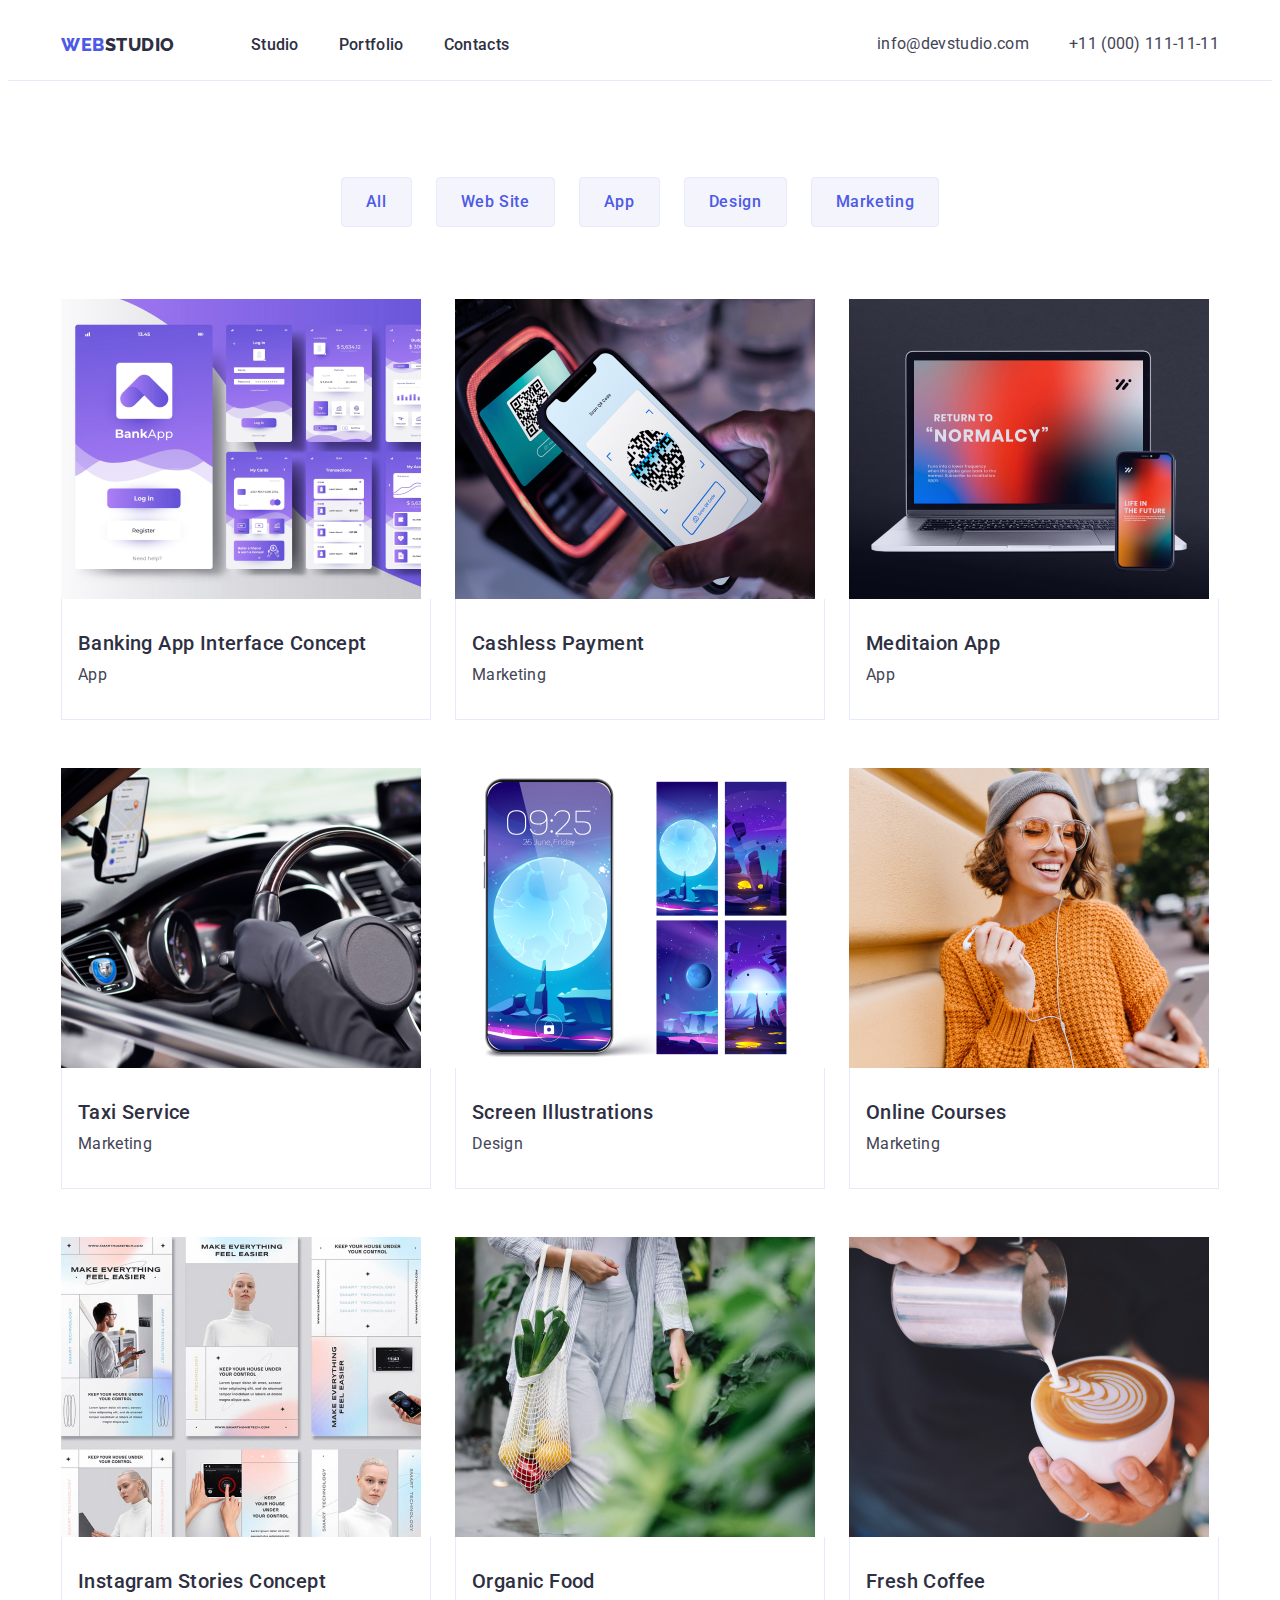
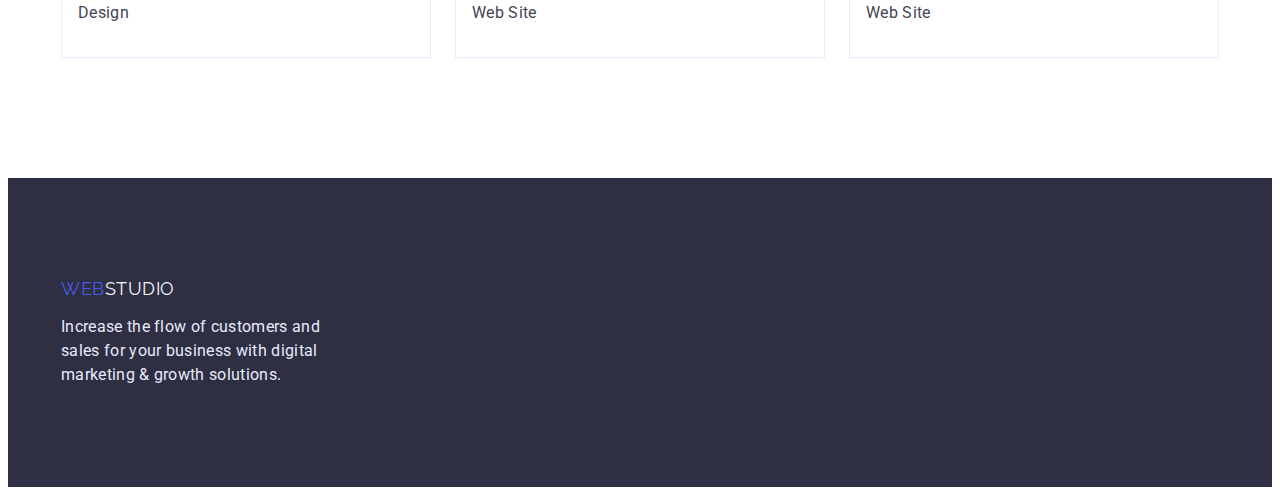
==== portfolio.html @ 384033fa "update" ====
<!DOCTYPE html>
<html lang="en">
  <head>
    <meta charset="UTF-8" />
    <meta http-equiv="X-UA-Compatible" content="IE=edge" />
    <meta name="viewport" content="width=device-width, initial-scale=1.0" />
    <title>Document</title>
    <link rel="preconnect" href="https://fonts.googleapis.com" />
    <link rel="preconnect" href="https://fonts.gstatic.com" crossorigin />
    <link
      href="https://fonts.googleapis.com/css2?family=Raleway:wght@800&family=Roboto:wght@400;500;700;900&display=swap"
      rel="stylesheet"
    />
    <link
      rel="stylesheet"
      href="https://cdnjs.cloudflare.com/ajax/libs/modern-normalize/1.1.0/modern-normalize.min.css"
      integrity="sha512-wpPYUAdjBVSE4KJnH1VR1HeZfpl1ub8YT/NKx4PuQ5NmX2tKuGu6U/JRp5y+Y8XG2tV+wKQpNHVUX03MfMFn9Q=="
      crossorigin="anonymous"
      referrerpolicy="no-referrer"
    />
    <link rel="stylesheet" href="./css/styles.css" />
  </head>
  <body>
    <header class="header">
      <div class="container header-container">
        <nav class="header-navigation">
          <a href="" class="header-logo link">
            <span class="logo-web">Web</span> Studio</a
          >
          <ul class="header-list list">
            <li class="header-item link">
              <a href="./index.html" class="header-link link">Studio</a>
            </li>
            <li class="header-item link">
              <a href="./portfolio.html" class="header-link link"> Portfolio</a>
            </li>
            <li class="header-item link">
              <a href="" class="header-link link"> Contacts</a>
            </li>
          </ul>
        </nav>
        <address class="header-contacts">
          <ul class="header-contacts-list list">
            <li>
              <a href="mailto:info@devstudio.com" class="header-mail link"
                >info@devstudio.com</a
              >
            </li>
            <li>
              <a href="tel:+110001111111" class="header-phone link"
                >+11 (000) 111-11-11</a
              >
            </li>
          </ul>
        </address>
      </div>
    </header>
    <main>
      <section class="projects">
        <div class="container">
          <h2 class="visually-hidden">Filters</h2>
          <ul class="projects-buttons-list list">
            <li class="projects-button-item">
              <button type="button" class="project-btn">All</button>
            </li>
            <li class="projects-button-item">
              <button type="button" class="project-btn">Web Site</button>
            </li>
            <li class="projects-button-item">
              <button type="button" class="project-btn">App</button>
            </li>
            <li class="projects-button-item">
              <button type="button" class="project-btn">Design</button>
            </li>
            <li class="projects-button-item">
              <button type="button" class="project-btn">Marketing</button>
            </li>
          </ul>
          <h2 class="visually-hidden">Projects</h2>
          <ul class="projects-list list">
            <li class="project-item">
              <a href="" class="project-link"></a
              ><img
                src="./images/project-card1.jpg"
                alt="Project card1"
                width="360"
                height="300"
              />
              <div class="project-content">
                <h3 class="project-subtitle">Banking App Interface Concept</h3>
                <p class="project-text">App</p>
              </div>
            </li>
            <li class="project-item">
              <a href="" class="project-link"></a
              ><img
                src="./images/project-card2.jpg"
                alt="Project card2"
                width="360"
                height="300"
              />
              <div class="project-content">
                <h3 class="project-subtitle">Cashless Payment</h3>
                <p class="project-text">Marketing</p>
              </div>
            </li>
            <li class="project-item">
              <a href="" class="project-link"></a
              ><img
                src="./images/project-card3.jpg"
                alt="Project card3"
                width="360"
                height="300"
              />
              <div class="project-content">
                <h3 class="project-subtitle">Meditaion App</h3>
                <p class="project-text">App</p>
              </div>
            </li>
            <li class="project-item">
              <a href="" class="project-link"></a
              ><img
                src="./images/project-card4.jpg"
                alt="Project card4"
                width="360"
                height="300"
              />
              <div class="project-content">
                <h3 class="project-subtitle">Taxi Service</h3>
                <p class="project-text">Marketing</p>
              </div>
            </li>
            <li class="project-item">
              <a href="" class="project-link"></a
              ><img
                src="./images/project-card5.jpg"
                alt="Project card5"
                width="360"
                height="300"
              />
              <div class="project-content">
                <h3 class="project-subtitle">Screen Illustrations</h3>
                <p class="project-text">Design</p>
              </div>
            </li>
            <li class="project-item">
              <a href="" class="project-link"></a
              ><img
                src="./images/project-card6.jpg"
                alt="Project card6"
                width="360"
                height="300"
              />
              <div class="project-content">
                <h3 class="project-subtitle">Online Courses</h3>
                <p class="project-text">Marketing</p>
              </div>
            </li>
            <li class="project-item">
              <a href="" class="project-link"></a
              ><img
                src="./images/project-card7.jpg"
                alt="Project card7"
                width="360"
                height="300"
              />
              <div class="project-content">
                <h3 class="project-subtitle">Instagram Stories Concept</h3>
                <p class="project-text">Design</p>
              </div>
            </li>
            <li class="project-item">
              <a href="" class="project-link"></a
              ><img
                src="./images/project-card8.jpg"
                alt="Project card8"
                width="360"
                height="300"
              />
              <div class="project-content">
                <h3 class="project-subtitle">Organic Food</h3>
                <p class="project-text">Web Site</p>
              </div>
            </li>
            <li class="project-item">
              <a href="" class="project-link"></a
              ><img
                src="./images/project-card9.jpg"
                alt="Project card9"
                width="360"
                height="300"
              />
              <div class="project-content">
                <h3 class="project-subtitle">Fresh Coffee</h3>
                <p class="project-text">Web Site</p>
              </div>
            </li>
          </ul>
        </div>
      </section>
    </main>

    <footer class="footer">
      <div class="container">
        <a href="./index.html" class="footer-link link"
          ><span class="footer-logo-web">Web</span> Studio</a
        >
        <p class="footer-text">
          Increase the flow of customers and sales for your business with
          digital marketing & growth solutions.
        </p>
      </div>
    </footer>
  </body>
</html>
---- css/styles.css ----
:root {
  --title-color: #2e2f42;
  --text-font-size: 16px;
  --text-lh: 1.5;
}

body {
  font-family: "Roboto", sans-serif;
  color: #2e2f42;
}
h1,
h2,
h3,
h4,
h5,
h6,
p {
  margin: 0;
}
ul {
  margin: 0;
  padding-left: 0;
}
img {
  display: block;
}
.container {
  width: 1158px;
  padding-left: 15px;
  padding-right: 15px;
  margin-left: auto;
  margin-right: auto;
}
.list {
  list-style: none;
}
.link {
  text-decoration: none;
}
/*------------------ Header------------------ */
.header {
  padding-top: 24px;
  padding-bottom: 24px;
  border-bottom: 1px solid #e7e9fc;
}
.header-logo {
  font-family: "Raleway", sans-serif;
  font-weight: 800;
  font-size: 18px;
  line-height: 1.33x;
  letter-spacing: 0.03em;
  text-transform: uppercase;
  color: var(--title-color);
  margin-right: 76px;
  display: flex;
  flex-direction: row;
  align-items: flex-start;
  padding: 0px;
}
.logo-web {
  color: #4d5ae5;
}
.header-container {
  display: flex;
}
.header-navigation {
  display: flex;
  align-items: center;
  margin-right: auto;
}

.header-list {
  display: flex;
  gap: 40px;
}
.header-item {
}
.header-mail:hover,
.header-mail:focus,
.header-phone:hover,
.header-phone:focus {
  color: #4d5ae5;
}
.header-link {
  font-weight: 500;
  font-size: 16px;
  line-height: 1, 5;
  letter-spacing: 0.02em;
  color: #2e2f42;
}
.header-contacts {
}
.header-contacts-list {
  display: flex;
  align-items: center;
  gap: 40px;
}
.header-mail,
.header-phone {
  font-style: normal;
  font-size: 16px;
  line-height: 1.5;
  letter-spacing: 0.02em;
  color: #434455;
}
.header-phone {
}
/*------------------ Hero------------------ */
.hero {
  background: var(--title-color);
  padding-top: 188px;
  padding-bottom: 188px;
}

.hero-title {
  font-weight: 700;
  font-size: 56px;
  line-height: 1.07;
  letter-spacing: 0.02em;
  color: #ffffff;
  max-width: 500px;
  text-align: center;
  margin: 0 auto 48px;
}
.hero-btn {
  font-family: inherit;
  font-style: normal;
  font-weight: 500;
  font-size: 16px;
  line-height: 1.5;
  letter-spacing: 0.04em;
  color: #ffffff;
  cursor: pointer;
  background: #4d5ae5;
  box-shadow: 0px 4px 4px rgba(0, 0, 0, 0.15);
  border: 0px;
  border-radius: 4px;
  min-width: 169px;
  height: 56px;
  padding: 16px 32px;
  display: block;
  margin: auto;
}
.visually-hidden {
  position: absolute;
  width: 1px;
  height: 1px;
  margin: -1px;
  border: 0;
  padding: 0;
  white-space: nowrap;
  clip-path: inset(100%);
  clip: rect(0 0 0 0);
  overflow: hidden;
}
/*------------------ Planning------------------ */
.planning {
  padding-top: 120px;
  padding-bottom: 120px;
}

.planning-list {
  display: flex;
  gap: 24px;
}
.planning-item {
}
.planning-title {
  font-weight: 500;
  font-size: 20px;
  line-height: 1.2;
  letter-spacing: 0.02em;
  color: var(--title-color);
}
.planning-text {
  font-size: var(--text-font-size);
  line-height: var(--text-lh);
  letter-spacing: 0.02em;
  color: #434455;
  margin-top: 8px;
  max-width: 264px;
}
/*------------------ Actions------------------ */
.actions {
  padding-bottom: 120px;
}
.actions-title,
.team-title {
  font-weight: 700;
  font-size: 36px;
  line-height: calc(40 / 36);
  letter-spacing: 0.02em;
  text-transform: capitalize;
  color: var(--title-color);
  text-align: center;
  margin-bottom: 72px;
}
.actions-list {
  display: flex;
  gap: 24px;
}

.actions-item {
  width: calc((100% - 48px) / 3);
}
/*------------------ Team------------------ */
.team {
  padding-top: 120px;
  padding-bottom: 120px;
  background: #f4f4fd;
}

.team-title {
  margin-bottom: 72px;
}
.team-list {
  display: flex;
  gap: 24px;
}
.team-item {
  background: #ffffff;
  box-shadow: 0px 1px 6px rgba(46, 47, 66, 0.08),
    0px 1px 1px rgba(46, 47, 66, 0.16), 0px 2px 1px rgba(46, 47, 66, 0.08);
  border-radius: 0px 0px 4px 4px;
  width: calc((100% - 68px) / 4);
}
.team-content {
  text-align: center;
  padding-top: 32px;
  padding-bottom: 32px;
}
.team-subtitle {
  font-weight: 500;
  font-size: 20px;
  line-height: 1.2;
  letter-spacing: 0.02em;
  color: var(--title-color);
  margin-bottom: 8px;
}
.team-text {
  font-size: var(--text-font-size);
  line-height: var(--text-lh);
  letter-spacing: 0.02em;
  color: #434455;
}
/*------------------ Footer------------------ */
.footer {
  padding-top: 100px;
  padding-bottom: 100px;
  background: var(--title-color);
}
.footer-link {
  font-family: "Raleway", sans-serif;
  font-size: 18px;
  line-height: 1.17;
  letter-spacing: 0.03em;
  text-transform: uppercase;
  color: #f4f4fd;
  display: flex;
  padding: 0px;
  margin-bottom: 16px;
}
.footer-logo-web {
  color: #4d5ae5;
}
.footer-text {
  font-size: var(--text-font-size);
  line-height: var(--text-lh);
  letter-spacing: 0.02em;
  color: #e7e9fc;
  max-width: 264px;
}

/* Стилі портфоліо  */
.projects {
  padding-top: 96px;
  padding-bottom: 120px;
}
.project-content {
  display: block;
  padding-top: 32px;
  padding-bottom: 32px;
  padding-left: 16px;
  padding-right: auto;
  border: 1px solid #e7e9fc;
  border-top: none;
  margin-top: 0;
}
.projects-buttons-list {
  display: flex;
  padding: 0px;
  gap: 24px;
  justify-content: center;
}
.projects-button-item {
}

.project-btn {
  font-family: inherit;
  font-weight: 500;
  font-size: 16px;
  line-height: 1.5;
  letter-spacing: 0.04em;
  text-align: center;
  color: #4d5ae5;
  background: #f4f4fd;
  padding: 12px 24px;
  cursor: pointer;
  border: 1px solid #e7e9fc;
  border-radius: 4px;
}

.projects-list {
  margin-top: 72px;
  display: flex;
  flex-wrap: wrap;
  column-gap: 24px;
  row-gap: 48px;
}
.project-item {
  background: #ffffff;
  width: calc((100% - 48px) / 3);
}

.project-link {
}
.project-subtitle {
  font-weight: 500;
  font-size: 20px;
  line-height: 1.2;
  letter-spacing: 0.02em;
  color: #2e2f42;
  margin-bottom: 8px;
}
.project-text {
  font-size: var(--text-font-size);
  line-height: 1.5;
  letter-spacing: 0.02em;
  color: #434455;
}
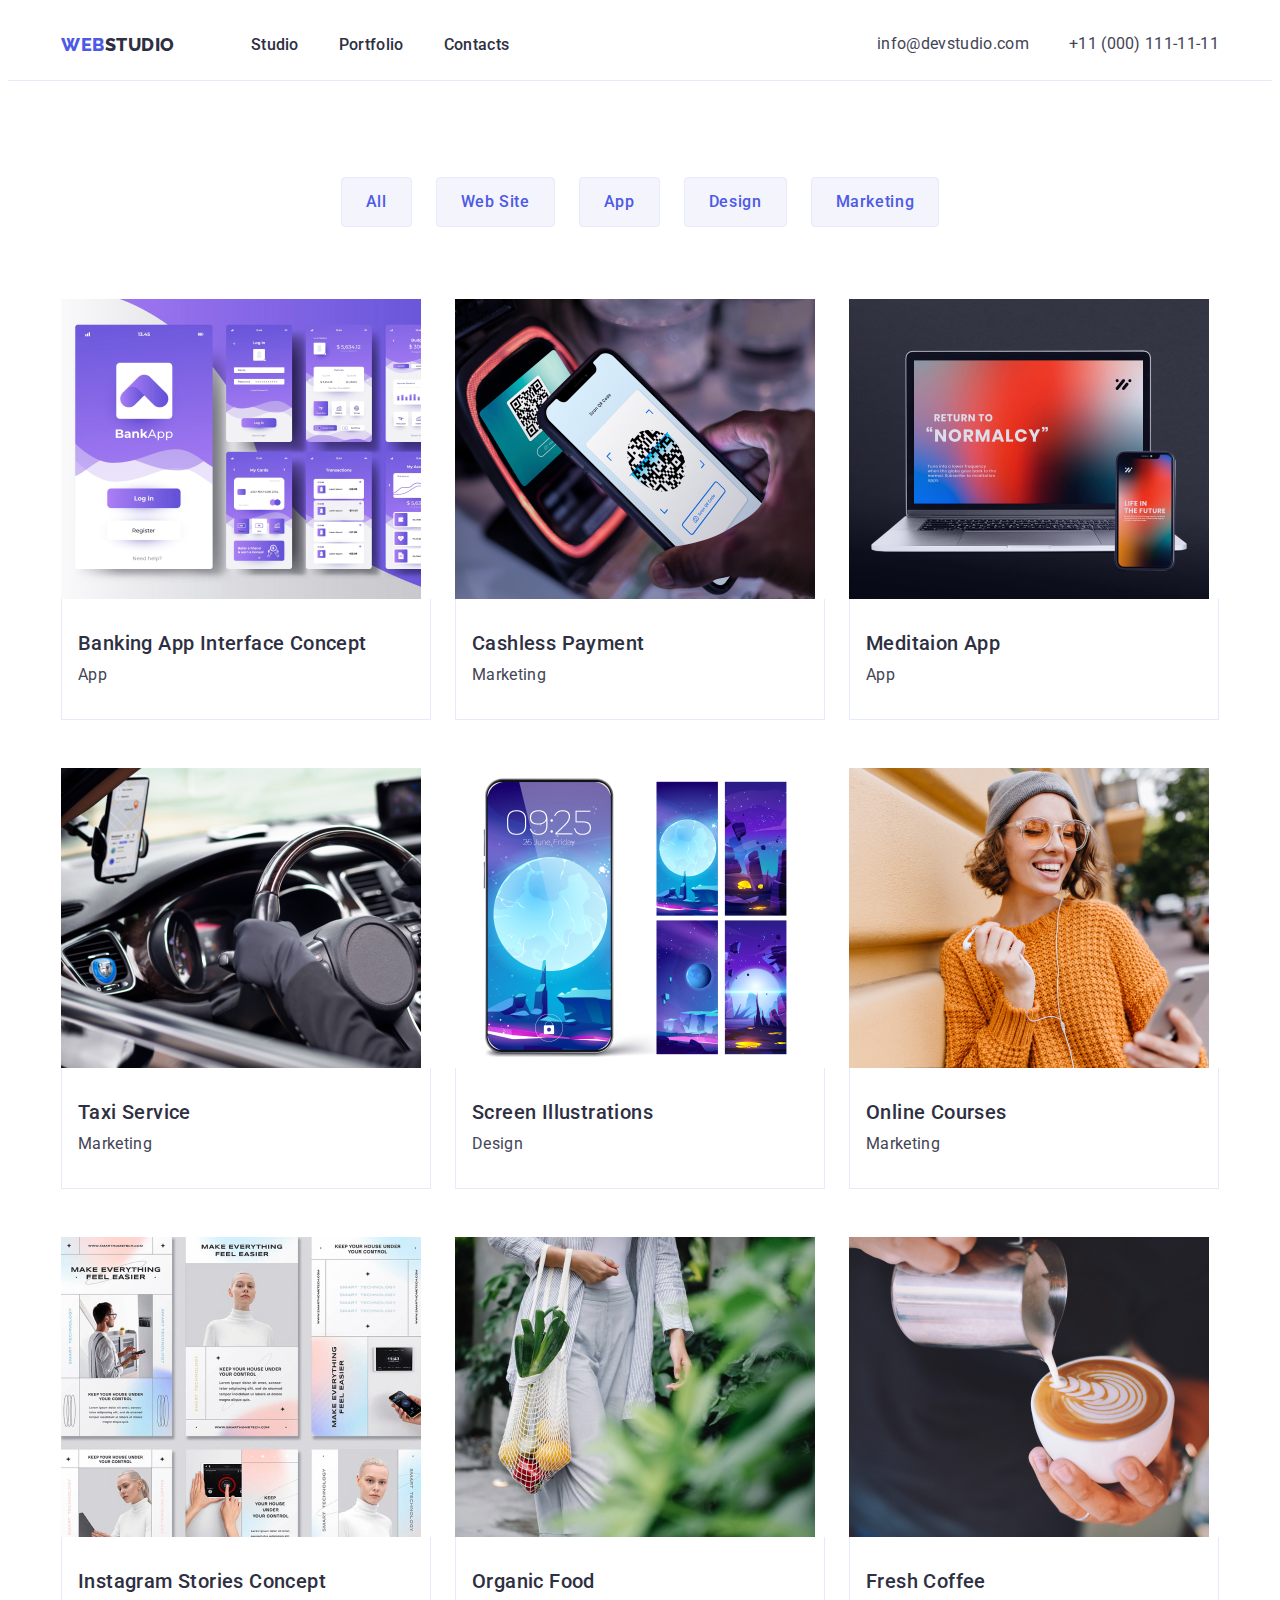
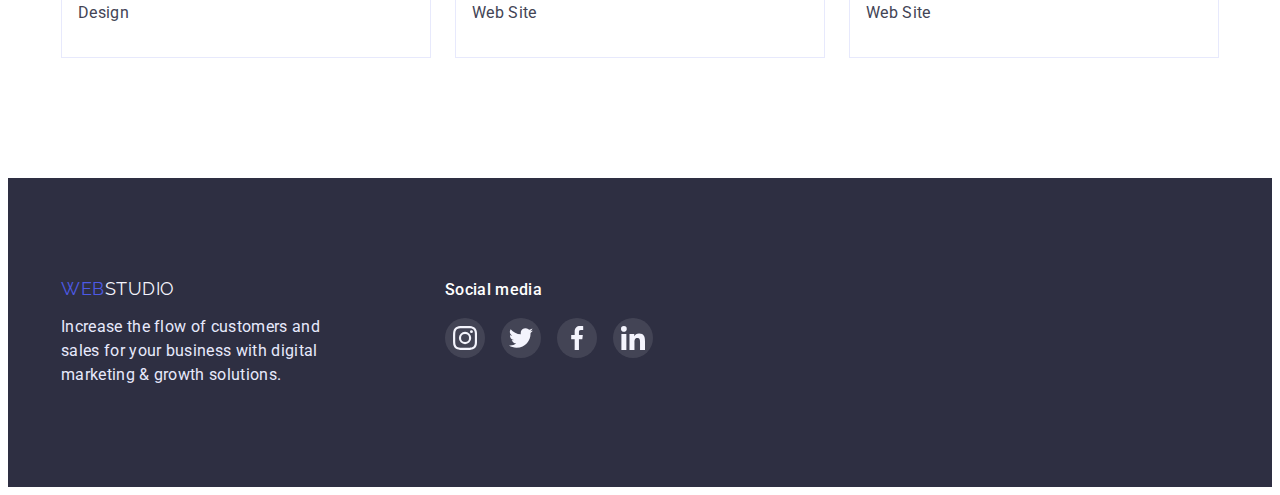
==== commit 53481d78: "update" ====
--- a/portfolio.html
+++ b/portfolio.html
@@ -79,19 +79,22 @@
           <h2 class="visually-hidden">Projects</h2>
           <ul class="projects-list list">
             <li class="project-item">
-              <a href="" class="project-link"></a
-              ><img
-                src="./images/project-card1.jpg"
-                alt="Project card1"
-                width="360"
-                height="300"
-              />
-              <div class="project-content">
-                <h3 class="project-subtitle">Banking App Interface Concept</h3>
-                <p class="project-text">App</p>
-              </div>
-            </li>
-            <li class="project-item">
+              <div class="projects-shadow">
+                <a href="" class="project-link"></a
+                  ><img
+                    src="./images/project-card1.jpg"
+                    alt="Project card1"
+                    width="360"
+                    height="300"
+                  />
+                  <div class="project-content">
+                    <h3 class="project-subtitle">Banking App Interface Concept</h3>
+                    <p class="project-text">App</p>
+                  </div>
+              </div>
+            </li>
+            <li class="project-item">
+              <div class="projects-shadow">
               <a href="" class="project-link"></a
               ><img
                 src="./images/project-card2.jpg"
@@ -103,8 +106,10 @@
                 <h3 class="project-subtitle">Cashless Payment</h3>
                 <p class="project-text">Marketing</p>
               </div>
-            </li>
-            <li class="project-item">
+            </div>
+            </li>
+            <li class="project-item">
+              <div class="projects-shadow">
               <a href="" class="project-link"></a
               ><img
                 src="./images/project-card3.jpg"
@@ -116,21 +121,25 @@
                 <h3 class="project-subtitle">Meditaion App</h3>
                 <p class="project-text">App</p>
               </div>
-            </li>
-            <li class="project-item">
-              <a href="" class="project-link"></a
-              ><img
-                src="./images/project-card4.jpg"
-                alt="Project card4"
-                width="360"
-                height="300"
-              />
-              <div class="project-content">
-                <h3 class="project-subtitle">Taxi Service</h3>
-                <p class="project-text">Marketing</p>
-              </div>
-            </li>
-            <li class="project-item">
+            </div>
+            </li>
+            <li class="project-item">
+              <div class="projects-shadow">
+                <a href="" class="project-link"></a
+                  ><img
+                    src="./images/project-card4.jpg"
+                    alt="Project card4"
+                    width="360"
+                    height="300"
+                  />
+                  <div class="project-content">
+                    <h3 class="project-subtitle">Taxi Service</h3>
+                    <p class="project-text">Marketing</p>
+                  </div>
+              </div>
+            </li>
+            <li class="project-item">
+              <div class="projects-shadow">
               <a href="" class="project-link"></a
               ><img
                 src="./images/project-card5.jpg"
@@ -142,8 +151,10 @@
                 <h3 class="project-subtitle">Screen Illustrations</h3>
                 <p class="project-text">Design</p>
               </div>
-            </li>
-            <li class="project-item">
+            </div>
+            </li>
+            <li class="project-item">
+              <div class="projects-shadow">
               <a href="" class="project-link"></a
               ><img
                 src="./images/project-card6.jpg"
@@ -155,8 +166,10 @@
                 <h3 class="project-subtitle">Online Courses</h3>
                 <p class="project-text">Marketing</p>
               </div>
-            </li>
-            <li class="project-item">
+            </div>
+            </li>
+            <li class="project-item">
+              <div class="projects-shadow">
               <a href="" class="project-link"></a
               ><img
                 src="./images/project-card7.jpg"
@@ -168,8 +181,10 @@
                 <h3 class="project-subtitle">Instagram Stories Concept</h3>
                 <p class="project-text">Design</p>
               </div>
-            </li>
-            <li class="project-item">
+            </div>
+            </li>
+            <li class="project-item">
+              <div class="projects-shadow">
               <a href="" class="project-link"></a
               ><img
                 src="./images/project-card8.jpg"
@@ -181,8 +196,10 @@
                 <h3 class="project-subtitle">Organic Food</h3>
                 <p class="project-text">Web Site</p>
               </div>
-            </li>
-            <li class="project-item">
+            </div>
+            </li>
+            <li class="project-item">
+              <div class="projects-shadow">
               <a href="" class="project-link"></a
               ><img
                 src="./images/project-card9.jpg"
@@ -194,6 +211,7 @@
                 <h3 class="project-subtitle">Fresh Coffee</h3>
                 <p class="project-text">Web Site</p>
               </div>
+            </div>
             </li>
           </ul>
         </div>
@@ -202,13 +220,42 @@
 
     <footer class="footer">
       <div class="container">
-        <a href="./index.html" class="footer-link link"
-          ><span class="footer-logo-web">Web</span> Studio</a
-        >
-        <p class="footer-text">
-          Increase the flow of customers and sales for your business with
-          digital marketing & growth solutions.
-        </p>
+        <div class="container-footer">
+          <div class="footer-wrap">
+            <a href="./index.html" class="footer-link link"
+            ><span class="footer-logo-web">Web</span> Studio</a
+          >
+          <p class="footer-text">
+            Increase the flow of customers and sales for your business with
+            digital marketing & growth solutions.
+          </p>
+          </div>
+          <div class="footer-wrap">
+            <p class="footer-soc-text">Social media</p>
+          <ul class="footer-soc-list list">
+            <li class="footer-soc-item"><a href="" class="footer-soc-link link">
+              <svg class="footer-soc-icon" width="24" height="24">
+                <use href="./images/icons.svg#icon-instagram"></use>
+              </svg>
+            </a></li>
+            <li class="footer-soc-item"><a href="" class="footer-soc-link link">
+              <svg class="footer-soc-icon" width="24" height="24">
+                <use href="./images/icons.svg#icon-twitter"></use>
+              </svg>
+            </a></li>
+            <li class="footer-soc-item"><a href="" class="footer-soc-link link">
+              <svg class="footer-soc-icon" width="24" height="24">
+                <use href="./images/icons.svg#icon-facebook"></use>
+              </svg>
+            </a></li>
+            <li class="footer-soc-item"><a href="" class="footer-soc-link link">
+              <svg class="footer-soc-icon" width="24" height="24">
+                <use href="./images/icons.svg#icon-linkedin"></use>
+              </svg>
+            </a></li>
+          </ul>
+          </div>
+        </div>
       </div>
     </footer>
   </body>
--- a/css/styles.css
+++ b/css/styles.css
@@ -78,7 +78,9 @@
 .header-mail:hover,
 .header-mail:focus,
 .header-phone:hover,
-.header-phone:focus {
+.header-phone:focus,
+.header-link:hover,
+.header-link:focus {
   color: #4d5ae5;
 }
 .header-link {
@@ -107,7 +109,14 @@
 }
 /*------------------ Hero------------------ */
 .hero {
-  background: var(--title-color);
+  background-image: linear-gradient(
+      rgba(46, 47, 66, 0.7),
+      rgba(46, 47, 66, 0.7)
+    ),
+    url(../images/hero-bg.jpg);
+  background-repeat: no-repeat;
+  background-position: center;
+  background-size: 1440px 600px;
   padding-top: 188px;
   padding-bottom: 188px;
 }
@@ -141,6 +150,9 @@
   display: block;
   margin: auto;
 }
+.hero-btn:is(:hover, :focus) {
+  background-color: #404bbf;
+}
 .visually-hidden {
   position: absolute;
   width: 1px;
@@ -158,7 +170,29 @@
   padding-top: 120px;
   padding-bottom: 120px;
 }
-
+.planning-icon-list {
+  display: flex;
+  gap: 24px;
+  justify-content: center;
+}
+
+.planning-icon-item {
+  width: calc((100% - 72px) / 4);
+  height: 112px;
+}
+.planning-link {
+  width: 100%;
+  height: 100%;
+  display: flex;
+  align-items: center;
+  padding: 24px 100px;
+  border-radius: 4px;
+  justify-content: center;
+  background: #f4f4fd;
+}
+
+.planning-icon {
+}
 .planning-list {
   display: flex;
   gap: 24px;
@@ -171,6 +205,7 @@
   line-height: 1.2;
   letter-spacing: 0.02em;
   color: var(--title-color);
+  margin-top: 8px;
 }
 .planning-text {
   font-size: var(--text-font-size);
@@ -185,7 +220,8 @@
   padding-bottom: 120px;
 }
 .actions-title,
-.team-title {
+.team-title,
+.customers-title {
   font-weight: 700;
   font-size: 36px;
   line-height: calc(40 / 36);
@@ -229,6 +265,31 @@
   padding-top: 32px;
   padding-bottom: 32px;
 }
+.team-soc-list {
+  display: flex;
+  justify-content: center;
+  gap: 24px;
+}
+
+.team-soc-item {
+  width: 40px;
+  height: 40px;
+}
+.team-soc-link {
+  width: 100%;
+  height: 100%;
+  background-color: #4d5ae5;
+  display: flex;
+  align-items: center;
+  border-radius: 50%;
+  justify-content: center;
+}
+.team-soc-icon {
+  fill: #f4f4fd;
+}
+.team-soc-link:is(:hover, :focus) {
+  background-color: #404bbf;
+}
 .team-subtitle {
   font-weight: 500;
   font-size: 20px;
@@ -242,12 +303,57 @@
   line-height: var(--text-lh);
   letter-spacing: 0.02em;
   color: #434455;
-}
+  margin-bottom: 8px;
+}
+/*------------------ Customers------------------ */
+.customers {
+  padding-top: 130px;
+  padding-bottom: 120px;
+}
+.customers-title {
+}
+.customers-list {
+  display: flex;
+  gap: 24px;
+}
+.customers-item {
+  width: calc((100% - 120px) / 6);
+  height: 88px;
+}
+.customers-link {
+  width: 100%;
+  height: 100%;
+  border: 1px solid #8e8f99;
+  border-radius: 4px;
+  display: flex;
+  align-items: center;
+  padding: 16px 32px;
+  justify-content: center;
+}
+.customers-icon {
+  fill: #8e8f99;
+}
+
+.customers-link:is(:hover, :focus) {
+  border-color: #404bbf;
+}
+
+/* .customers-link:is(:hover, :focus) .customers-icon {
+  fill: #404bbf;
+} */
+.customers-icon:hover {
+  fill: #404bbf;
+}
+
 /*------------------ Footer------------------ */
 .footer {
   padding-top: 100px;
   padding-bottom: 100px;
   background: var(--title-color);
+}
+.container-footer {
+  display: flex;
+  gap: 120px;
 }
 .footer-link {
   font-family: "Raleway", sans-serif;
@@ -269,6 +375,38 @@
   letter-spacing: 0.02em;
   color: #e7e9fc;
   max-width: 264px;
+}
+
+.footer-soc-text {
+  font-weight: 500;
+  font-size: var(--text-font-size);
+  line-height: var(--text-lh);
+  color: #ffffff;
+  letter-spacing: 0.02em;
+  margin-bottom: 16px;
+}
+.footer-soc-list {
+  display: flex;
+  gap: 16px;
+}
+.footer-soc-item {
+  width: 40px;
+  height: 40px;
+}
+.footer-soc-link {
+  width: 100%;
+  height: 100%;
+  background: rgba(255, 255, 255, 0.1);
+  display: flex;
+  align-items: center;
+  border-radius: 50%;
+  justify-content: center;
+}
+.footer-soc-icon {
+  fill: #f4f4fd;
+}
+.footer-soc-link:is(:hover, :focus) {
+  background: #31d0aa;
 }
 
 /* Стилі портфоліо  */
@@ -286,6 +424,11 @@
   border-top: none;
   margin-top: 0;
 }
+.projects-shadow:hover {
+  box-shadow: 0px 1px 6px rgba(46, 47, 66, 0.08),
+    0px 1px 1px rgba(46, 47, 66, 0.16), 0px 2px 1px rgba(46, 47, 66, 0.08);
+}
+
 .projects-buttons-list {
   display: flex;
   padding: 0px;
@@ -309,6 +452,12 @@
   border: 1px solid #e7e9fc;
   border-radius: 4px;
 }
+.project-btn:is(:hover, :focus) {
+  background: #404bbf;
+  color: #f4f4fd;
+  box-shadow: 0px 3px 1px rgba(0, 0, 0, 0.1), 0px 2px 1px rgba(0, 0, 0, 0.08),
+    0px 2px 2px rgba(0, 0, 0, 0.12);
+}
 
 .projects-list {
   margin-top: 72px;
